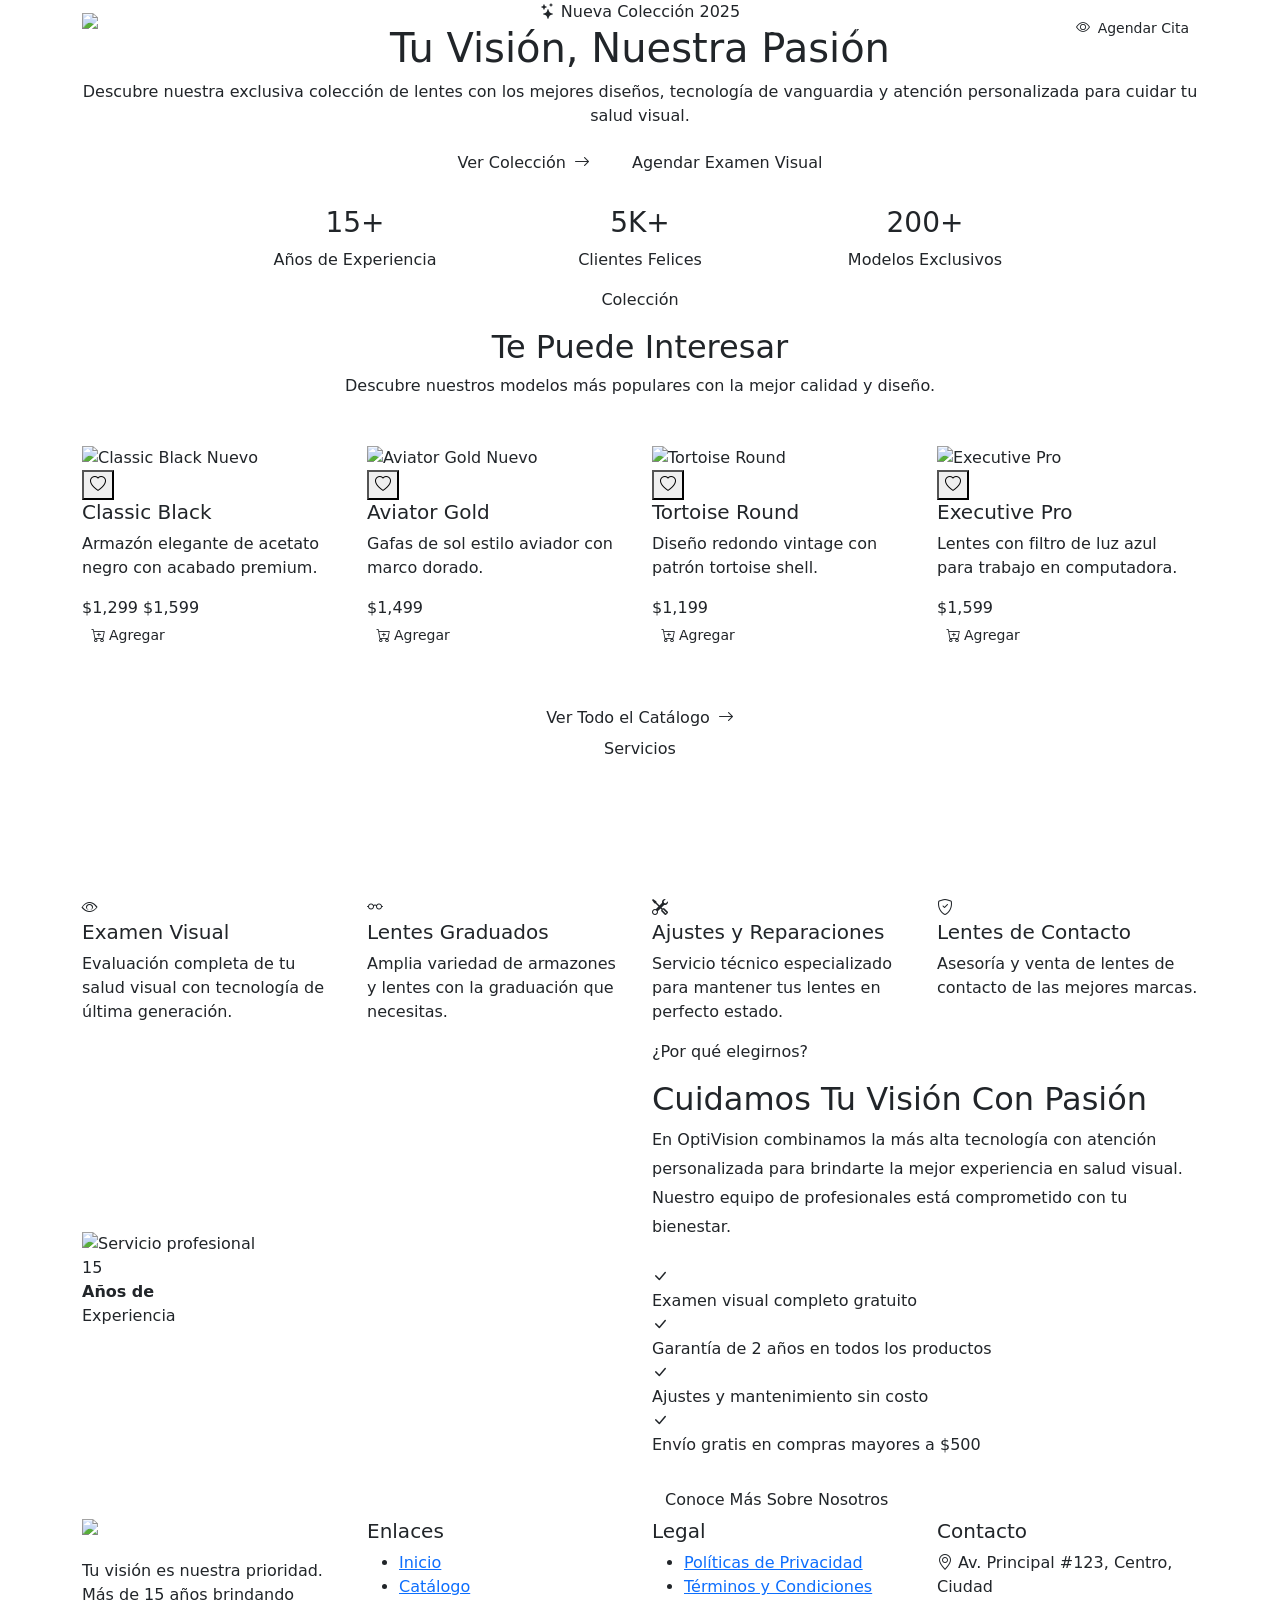
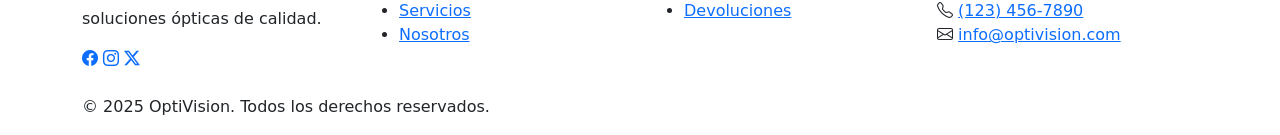
==== optica.html @ 59245563 "actulizacion" ====
<!DOCTYPE html>
<html lang="es">

<head>
  <meta charset="UTF-8">
  <meta name="viewport" content="width=device-width, initial-scale=1.0">
  <title>OptiVision | Tu Visión, Nuestra Pasión</title>
  <meta name="description"
    content="Descubre nuestra exclusiva colección de lentes con los mejores diseños, tecnología de vanguardia y atención personalizada.">

  <!-- Bootstrap 5 CSS -->
  <link href="https://cdn.jsdelivr.net/npm/bootstrap@5.3.3/dist/css/bootstrap.min.css" rel="stylesheet">
  <!-- Bootstrap Icons -->
  <link href="https://cdn.jsdelivr.net/npm/bootstrap-icons@1.11.3/font/bootstrap-icons.min.css" rel="stylesheet">
  <!-- Google Fonts -->
  <link
    href="https://fonts.googleapis.com/css2?family=Playfair+Display:wght@400;500;600;700&family=Outfit:wght@300;400;500;600;700&display=swap"
    rel="stylesheet">

  <link rel="stylesheet" href="assets/css/optica-styles.css">
</head>

<body>
  <!-- Navbar -->
  <nav class="navbar navbar-expand-lg navbar-dark navbar-custom fixed-top">
    <div class="container">
      <a class="navbar-brand d-flex align-items-center" href="#">
        <img src="https://placehold.co/48x48/2E838B/FFF?text=OV" alt="OptiVision Logo">
        OptiVision
      </a>
      <button class="navbar-toggler" type="button" data-bs-toggle="collapse" data-bs-target="#navbarNav">
        <span class="navbar-toggler-icon"></span>
      </button>
      <div class="collapse navbar-collapse" id="navbarNav">
        <ul class="navbar-nav ms-auto me-3">
          <li class="nav-item">
            <a class="nav-link" href="#">Inicio</a>
          </li>
          <li class="nav-item">
            <a class="nav-link" href="#productos">Lentes</a>
          </li>
          <li class="nav-item">
            <a class="nav-link" href="#servicios">Servicios</a>
          </li>
          <li class="nav-item">
            <a class="nav-link" href="#nosotros">Nosotros</a>
          </li>
        </ul>
        <div class="d-flex align-items-center gap-2">
          <a href="#" class="nav-link text-white"><i class="bi bi-person fs-5"></i></a>
          <a href="#" class="nav-link text-white position-relative">
            <i class="bi bi-cart3 fs-5"></i>
            <span class="cart-badge">2</span>
          </a>
          <a href="#" class="btn btn-hero btn-sm ms-2 d-none d-lg-flex align-items-center gap-2">
            <i class="bi bi-eye"></i> Agendar Cita
          </a>
        </div>
      </div>
    </div>
  </nav>

  <!-- Hero Section -->
  <section class="hero-section">
    <div class="container position-relative" style="z-index: 1;">
      <div class="text-center">
        <div class="hero-badge">
          <i class="bi bi-stars"></i>
          Nueva Colección 2025
        </div>
        <h1 class="hero-title">
          Tu Visión, Nuestra <span class="highlight">Pasión</span>
        </h1>
        <p class="hero-description">
          Descubre nuestra exclusiva colección de lentes con los mejores diseños,
          tecnología de vanguardia y atención personalizada para cuidar tu salud visual.
        </p>
        <div class="d-flex flex-column flex-sm-row justify-content-center gap-3 mb-4">
          <a href="#productos" class="btn btn-hero d-flex align-items-center justify-content-center gap-2">
            Ver Colección <i class="bi bi-arrow-right"></i>
          </a>
          <a href="#" class="btn btn-hero-outline">
            Agendar Examen Visual
          </a>
        </div>

        <div class="hero-stats">
          <div class="row justify-content-center">
            <div class="col-4 col-md-3">
              <div class="hero-stat-item">
                <h3>15+</h3>
                <p>Años de Experiencia</p>
              </div>
            </div>
            <div class="col-4 col-md-3">
              <div class="hero-stat-item">
                <h3>5K+</h3>
                <p>Clientes Felices</p>
              </div>
            </div>
            <div class="col-4 col-md-3">
              <div class="hero-stat-item">
                <h3>200+</h3>
                <p>Modelos Exclusivos</p>
              </div>
            </div>
          </div>
        </div>
      </div>
    </div>

    <div class="scroll-indicator">
      <div class="mouse">
        <div class="wheel"></div>
      </div>
    </div>
  </section>

  <!-- Products Section -->
  <section id="productos" class="products-section">
    <div class="container">
      <div class="text-center mb-5">
        <p class="section-label">Colección</p>
        <h2 class="section-title">Te Puede Interesar</h2>
        <p class="section-description">
          Descubre nuestros modelos más populares con la mejor calidad y diseño.
        </p>
      </div>

      <div class="row g-4">
        <!-- Product 1 -->
        <div class="col-sm-6 col-lg-3">
          <div class="product-card">
            <div class="product-image">
              <img src="https://images.unsplash.com/photo-1572635196237-14b3f281503f?w=400&h=400&fit=crop"
                alt="Classic Black">
              <span class="product-badge">Nuevo</span>
              <div class="product-actions">
                <button class="btn-icon"><i class="bi bi-heart"></i></button>
              </div>
            </div>
            <div class="product-body">
              <h5 class="product-title">Classic Black</h5>
              <p class="product-description">Armazón elegante de acetato negro con acabado premium.</p>
              <div class="product-footer">
                <div>
                  <span class="product-price">$1,299</span>
                  <span class="product-price-old">$1,599</span>
                </div>
                <button class="btn btn-primary-custom btn-sm d-flex align-items-center gap-1">
                  <i class="bi bi-cart-plus"></i> Agregar
                </button>
              </div>
            </div>
          </div>
        </div>

        <!-- Product 2 -->
        <div class="col-sm-6 col-lg-3">
          <div class="product-card">
            <div class="product-image">
              <img src="https://images.unsplash.com/photo-1511499767150-a48a237f0083?w=400&h=400&fit=crop"
                alt="Aviator Gold">
              <span class="product-badge">Nuevo</span>
              <div class="product-actions">
                <button class="btn-icon"><i class="bi bi-heart"></i></button>
              </div>
            </div>
            <div class="product-body">
              <h5 class="product-title">Aviator Gold</h5>
              <p class="product-description">Gafas de sol estilo aviador con marco dorado.</p>
              <div class="product-footer">
                <div>
                  <span class="product-price">$1,499</span>
                </div>
                <button class="btn btn-primary-custom btn-sm d-flex align-items-center gap-1">
                  <i class="bi bi-cart-plus"></i> Agregar
                </button>
              </div>
            </div>
          </div>
        </div>

        <!-- Product 3 -->
        <div class="col-sm-6 col-lg-3">
          <div class="product-card">
            <div class="product-image">
              <img src="https://images.unsplash.com/photo-1574258495973-f010dfbb5371?w=400&h=400&fit=crop"
                alt="Tortoise Round">
              <div class="product-actions">
                <button class="btn-icon"><i class="bi bi-heart"></i></button>
              </div>
            </div>
            <div class="product-body">
              <h5 class="product-title">Tortoise Round</h5>
              <p class="product-description">Diseño redondo vintage con patrón tortoise shell.</p>
              <div class="product-footer">
                <div>
                  <span class="product-price">$1,199</span>
                </div>
                <button class="btn btn-primary-custom btn-sm d-flex align-items-center gap-1">
                  <i class="bi bi-cart-plus"></i> Agregar
                </button>
              </div>
            </div>
          </div>
        </div>

        <!-- Product 4 -->
        <div class="col-sm-6 col-lg-3">
          <div class="product-card">
            <div class="product-image">
              <img src="https://images.unsplash.com/photo-1577803645773-f96470509666?w=400&h=400&fit=crop"
                alt="Executive Pro">
              <div class="product-actions">
                <button class="btn-icon"><i class="bi bi-heart"></i></button>
              </div>
            </div>
            <div class="product-body">
              <h5 class="product-title">Executive Pro</h5>
              <p class="product-description">Lentes con filtro de luz azul para trabajo en computadora.</p>
              <div class="product-footer">
                <div>
                  <span class="product-price">$1,599</span>
                </div>
                <button class="btn btn-primary-custom btn-sm d-flex align-items-center gap-1">
                  <i class="bi bi-cart-plus"></i> Agregar
                </button>
              </div>
            </div>
          </div>
        </div>
      </div>

      <div class="text-center mt-5">
        <a href="#" class="btn btn-outline-custom d-inline-flex align-items-center gap-2">
          Ver Todo el Catálogo <i class="bi bi-arrow-right"></i>
        </a>
      </div>
    </div>
  </section>

  <!-- Services Section -->
  <section id="servicios" class="services-section">
    <div class="container">
      <div class="text-center mb-5">
        <p class="section-label" style="color: var(--accent-color);">Servicios</p>
        <h2 class="section-title text-white">Nuestros Servicios</h2>
        <p class="section-description text-white-50">
          Ofrecemos soluciones integrales para el cuidado de tu visión.
        </p>
      </div>

      <div class="row g-4">
        <!-- Service 1 -->
        <div class="col-md-6 col-lg-3">
          <div class="service-card">
            <div class="service-icon">
              <i class="bi bi-eye"></i>
            </div>
            <h5 class="service-title">Examen Visual</h5>
            <p class="service-description">
              Evaluación completa de tu salud visual con tecnología de última generación.
            </p>
          </div>
        </div>

        <!-- Service 2 -->
        <div class="col-md-6 col-lg-3">
          <div class="service-card">
            <div class="service-icon">
              <i class="bi bi-eyeglasses"></i>
            </div>
            <h5 class="service-title">Lentes Graduados</h5>
            <p class="service-description">
              Amplia variedad de armazones y lentes con la graduación que necesitas.
            </p>
          </div>
        </div>

        <!-- Service 3 -->
        <div class="col-md-6 col-lg-3">
          <div class="service-card">
            <div class="service-icon">
              <i class="bi bi-tools"></i>
            </div>
            <h5 class="service-title">Ajustes y Reparaciones</h5>
            <p class="service-description">
              Servicio técnico especializado para mantener tus lentes en perfecto estado.
            </p>
          </div>
        </div>

        <!-- Service 4 -->
        <div class="col-md-6 col-lg-3">
          <div class="service-card">
            <div class="service-icon">
              <i class="bi bi-shield-check"></i>
            </div>
            <h5 class="service-title">Lentes de Contacto</h5>
            <p class="service-description">
              Asesoría y venta de lentes de contacto de las mejores marcas.
            </p>
          </div>
        </div>
      </div>
    </div>
  </section>

  <!-- Promo Section -->
  <section id="nosotros" class="promo-section">
    <div class="container">
      <div class="row align-items-center">
        <div class="col-lg-6 mb-4 mb-lg-0">
          <div class="promo-image-wrapper">
            <div class="promo-image">
              <img src="https://images.unsplash.com/photo-1576091160550-2173dba999ef?w=800&h=600&fit=crop"
                alt="Servicio profesional">
            </div>
            <div class="promo-floating-card">
              <div class="icon-circle">
                <span>15</span>
              </div>
              <div>
                <p class="fw-semibold mb-0" style="color: var(--text-dark);">Años de</p>
                <p class="mb-0" style="color: var(--text-muted);">Experiencia</p>
              </div>
            </div>
          </div>
        </div>
        <div class="col-lg-6">
          <div class="promo-content">
            <p class="section-label">¿Por qué elegirnos?</p>
            <h2 class="section-title">Cuidamos Tu Visión Con Pasión</h2>
            <p class="mb-4" style="color: var(--text-muted); line-height: 1.8;">
              En OptiVision combinamos la más alta tecnología con atención
              personalizada para brindarte la mejor experiencia en salud visual.
              Nuestro equipo de profesionales está comprometido con tu bienestar.
            </p>

            <div class="mb-4">
              <div class="benefit-item">
                <div class="icon-wrapper">
                  <i class="bi bi-check-lg"></i>
                </div>
                <span>Examen visual completo gratuito</span>
              </div>
              <div class="benefit-item">
                <div class="icon-wrapper">
                  <i class="bi bi-check-lg"></i>
                </div>
                <span>Garantía de 2 años en todos los productos</span>
              </div>
              <div class="benefit-item">
                <div class="icon-wrapper">
                  <i class="bi bi-check-lg"></i>
                </div>
                <span>Ajustes y mantenimiento sin costo</span>
              </div>
              <div class="benefit-item">
                <div class="icon-wrapper">
                  <i class="bi bi-check-lg"></i>
                </div>
                <span>Envío gratis en compras mayores a $500</span>
              </div>
            </div>

            <a href="#" class="btn btn-accent d-inline-flex align-items-center gap-2">
              Conoce Más Sobre Nosotros
            </a>
          </div>
        </div>
      </div>
    </div>
  </section>

  <!-- Footer -->
  <footer class="footer">
    <div class="container">
      <div class="row">
        <!-- Brand -->
        <div class="col-lg-3 col-md-6 mb-4">
          <a href="#" class="footer-brand d-flex align-items-center text-white text-decoration-none mb-3">
            <img src="https://placehold.co/48x48/2E838B/FFF?text=OV" alt="OptiVision Logo">
            <span>OptiVision</span>
          </a>
          <p class="footer-description">
            Tu visión es nuestra prioridad. Más de 15 años brindando
            soluciones ópticas de calidad.
          </p>
          <div class="social-links">
            <a href="#"><i class="bi bi-facebook"></i></a>
            <a href="#"><i class="bi bi-instagram"></i></a>
            <a href="#"><i class="bi bi-twitter-x"></i></a>
          </div>
        </div>

        <!-- Quick Links -->
        <div class="col-lg-3 col-md-6 mb-4">
          <h5 class="footer-title">Enlaces</h5>
          <ul class="footer-links">
            <li><a href="#">Inicio</a></li>
            <li><a href="#productos">Catálogo</a></li>
            <li><a href="#servicios">Servicios</a></li>
            <li><a href="#nosotros">Nosotros</a></li>
          </ul>
        </div>

        <!-- Legal -->
        <div class="col-lg-3 col-md-6 mb-4">
          <h5 class="footer-title">Legal</h5>
          <ul class="footer-links">
            <li><a href="#">Políticas de Privacidad</a></li>
            <li><a href="#">Términos y Condiciones</a></li>
            <li><a href="#">Devoluciones</a></li>
          </ul>
        </div>

        <!-- Contact -->
        <div class="col-lg-3 col-md-6 mb-4">
          <h5 class="footer-title">Contacto</h5>
          <div class="footer-contact-item">
            <i class="bi bi-geo-alt"></i>
            <span>Av. Principal #123, Centro, Ciudad</span>
          </div>
          <div class="footer-contact-item">
            <i class="bi bi-telephone"></i>
            <a href="tel:+521234567890">(123) 456-7890</a>
          </div>
          <div class="footer-contact-item">
            <i class="bi bi-envelope"></i>
            <a href="mailto:info@optivision.com">info@optivision.com</a>
          </div>
        </div>
      </div>

      <div class="footer-bottom">
        <p>© 2025 OptiVision. Todos los derechos reservados.</p>
      </div>
    </div>
  </footer>

  <!-- Bootstrap JS -->
  <script src="https://cdn.jsdelivr.net/npm/bootstrap@5.3.3/dist/js/bootstrap.bundle.min.js"></script>
</body>

</html>
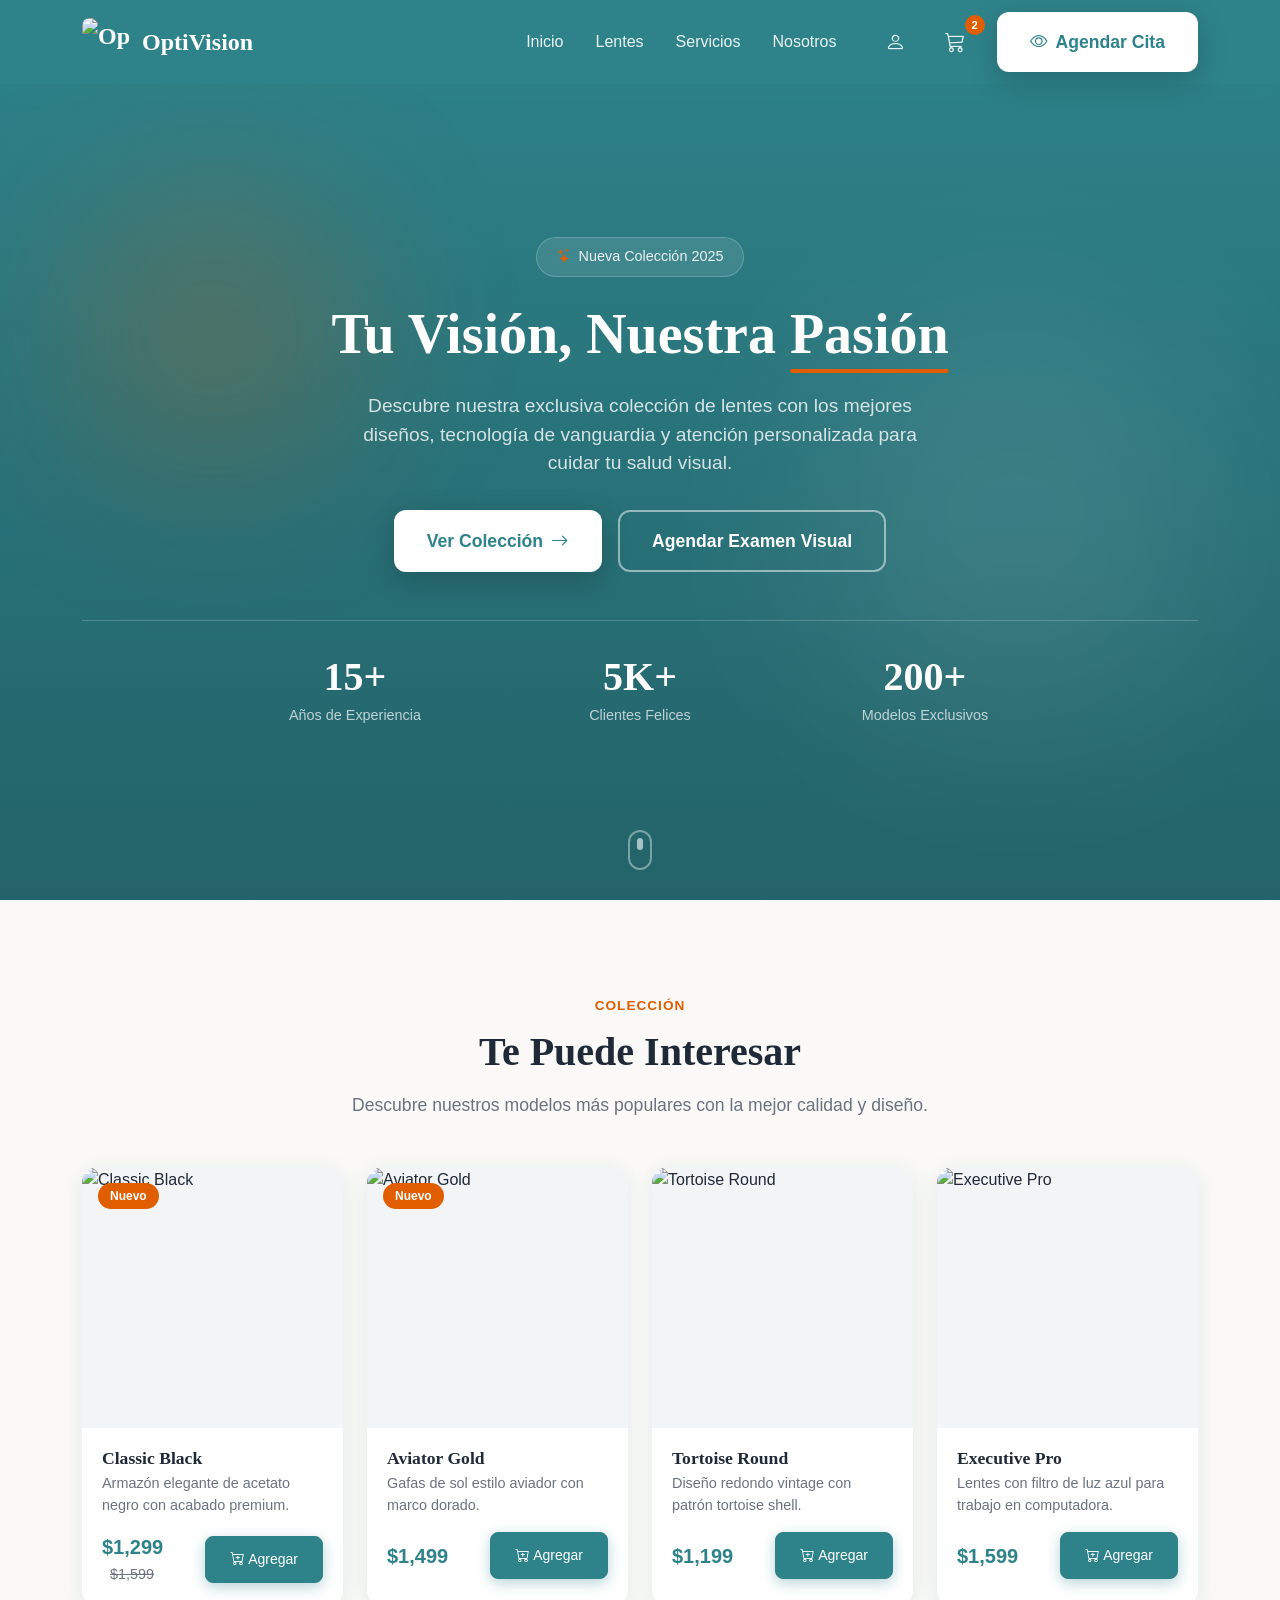
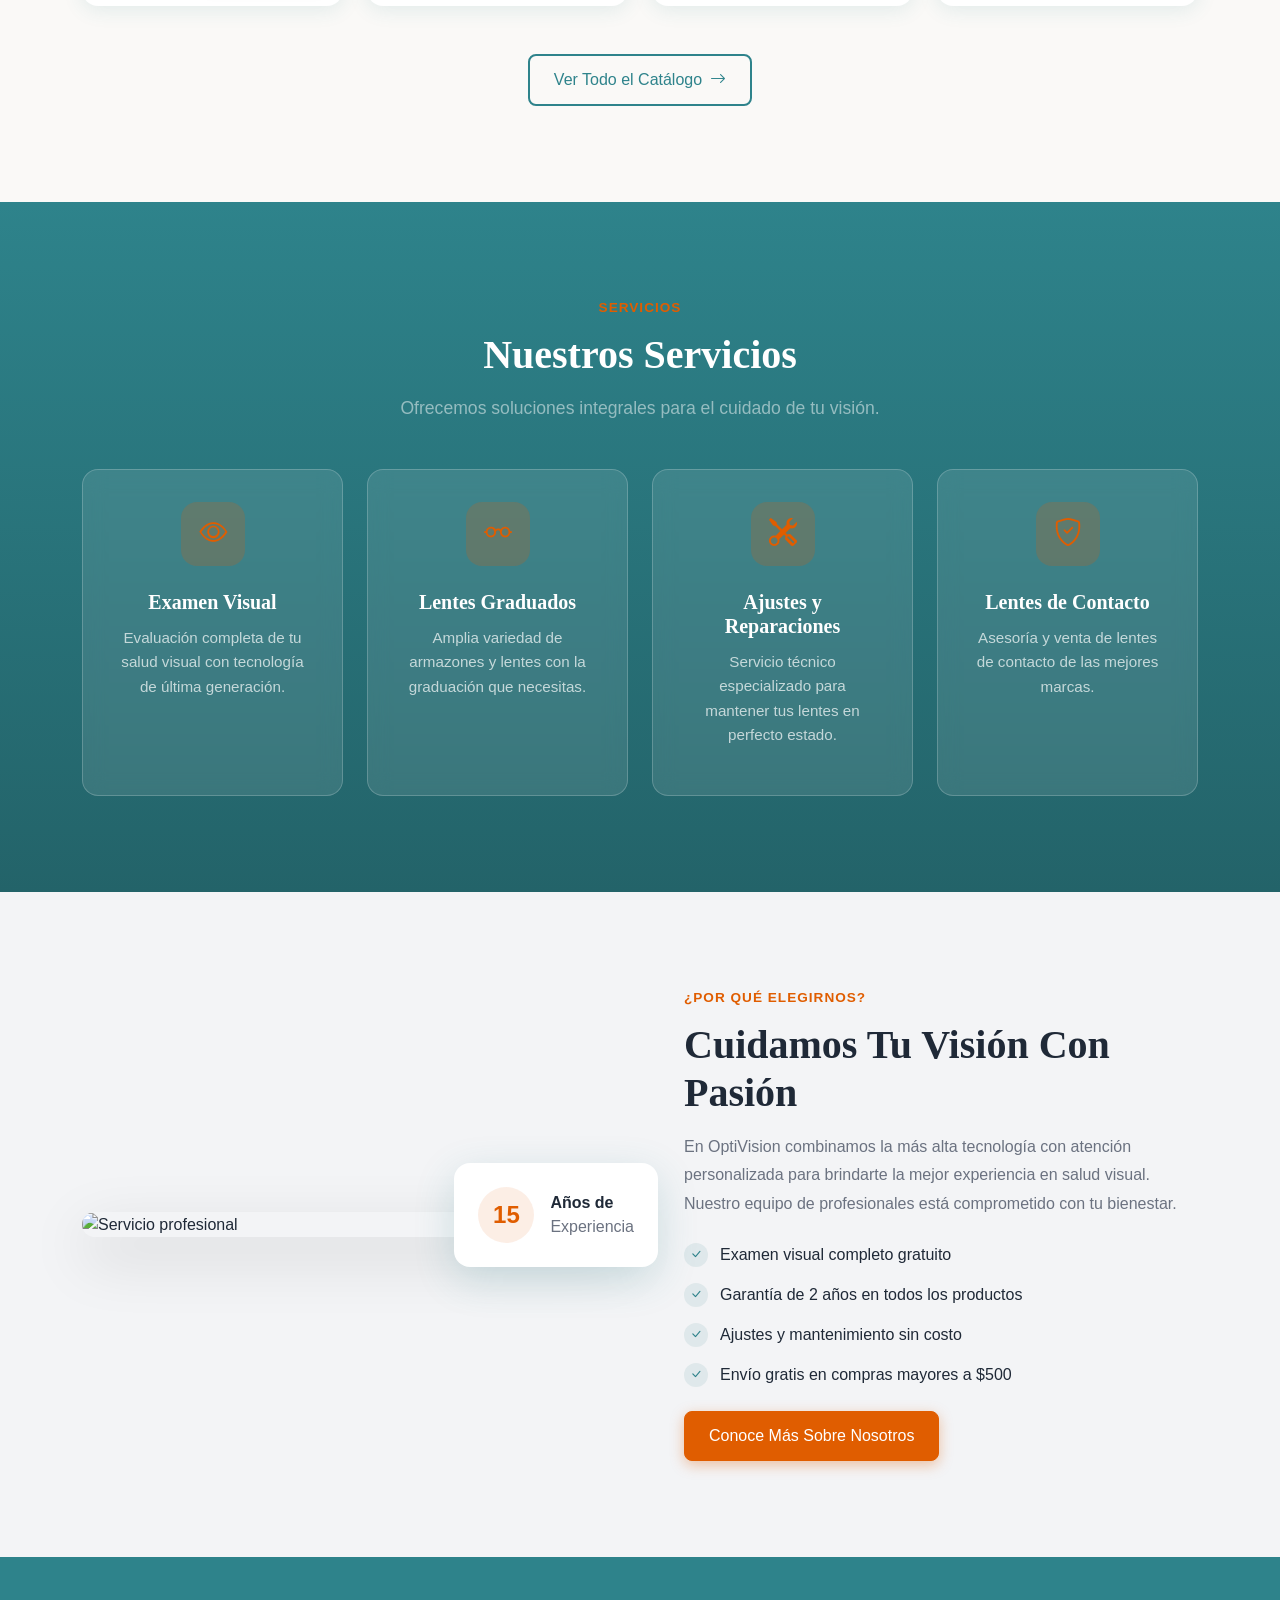
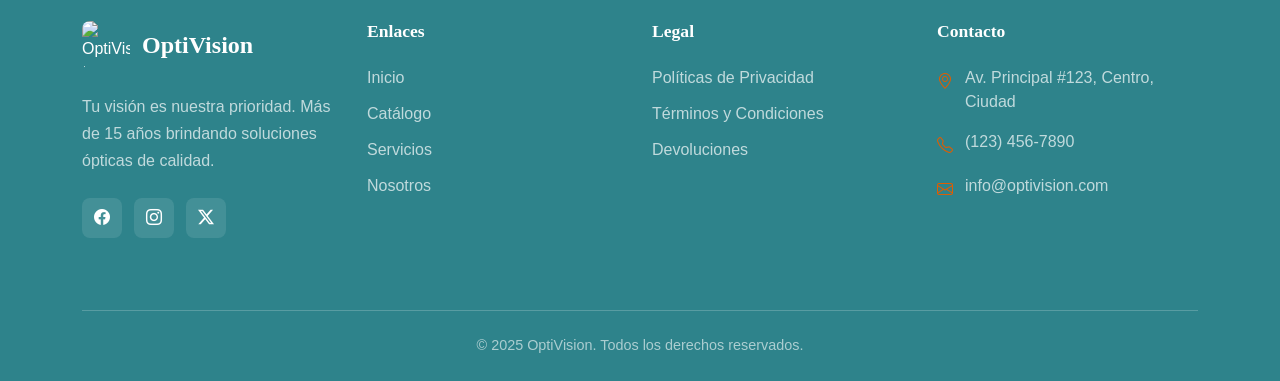
==== commit 2a185e53: "actulizacion" ====
--- a/optica.html
+++ b/optica.html
@@ -17,7 +17,781 @@
     href="https://fonts.googleapis.com/css2?family=Playfair+Display:wght@400;500;600;700&family=Outfit:wght@300;400;500;600;700&display=swap"
     rel="stylesheet">
 
-  <link rel="stylesheet" href="assets/css/optica-styles.css">
+  <style>
+    :root {
+      --primary-color: #2E838B;
+      --primary-dark: #236369;
+      --accent-color: #E05D00;
+      --accent-dark: #B84D00;
+      --bg-light: #FAF9F7;
+      --text-dark: #1F2937;
+      --text-muted: #6B7280;
+    }
+
+    * {
+      margin: 0;
+      padding: 0;
+      box-sizing: border-box;
+    }
+
+    body {
+      font-family: 'Outfit', sans-serif;
+      background-color: var(--bg-light);
+      color: var(--text-dark);
+    }
+
+    h1,
+    h2,
+    h3,
+    h4,
+    h5,
+    h6 {
+      font-family: 'Playfair Display', serif;
+    }
+
+    /* Navbar */
+    .navbar-custom {
+      background-color: var(--primary-color) !important;
+      padding: 0.75rem 0;
+      box-shadow: 0 4px 20px rgba(46, 131, 139, 0.3);
+    }
+
+    .navbar-custom .navbar-brand {
+      color: #fff !important;
+      font-family: 'Playfair Display', serif;
+      font-size: 1.5rem;
+      font-weight: 600;
+    }
+
+    .navbar-custom .navbar-brand img {
+      width: 48px;
+      height: 48px;
+      border-radius: 8px;
+      margin-right: 12px;
+    }
+
+    .navbar-custom .nav-link {
+      color: rgba(255, 255, 255, 0.9) !important;
+      font-weight: 500;
+      padding: 0.5rem 1rem !important;
+      border-radius: 8px;
+      transition: all 0.3s ease;
+    }
+
+    .navbar-custom .nav-link:hover {
+      color: #fff !important;
+      background-color: rgba(255, 255, 255, 0.1);
+    }
+
+    .navbar-custom .navbar-toggler {
+      border-color: rgba(255, 255, 255, 0.5);
+    }
+
+    .navbar-custom .navbar-toggler-icon {
+      background-image: url("data:image/svg+xml,%3csvg xmlns='http://www.w3.org/2000/svg' viewBox='0 0 30 30'%3e%3cpath stroke='rgba%28255, 255, 255, 0.9%29' stroke-linecap='round' stroke-miterlimit='10' stroke-width='2' d='M4 7h22M4 15h22M4 23h22'/%3e%3c/svg%3e");
+    }
+
+    /* Buttons */
+    .btn-primary-custom {
+      background-color: var(--primary-color);
+      border-color: var(--primary-color);
+      color: #fff;
+      padding: 0.75rem 1.5rem;
+      border-radius: 8px;
+      font-weight: 500;
+      transition: all 0.3s ease;
+      box-shadow: 0 4px 14px rgba(46, 131, 139, 0.35);
+    }
+
+    .btn-primary-custom:hover {
+      background-color: var(--primary-dark);
+      border-color: var(--primary-dark);
+      transform: translateY(-2px);
+      box-shadow: 0 6px 20px rgba(46, 131, 139, 0.4);
+    }
+
+    .btn-accent {
+      background-color: var(--accent-color);
+      border-color: var(--accent-color);
+      color: #fff;
+      padding: 0.75rem 1.5rem;
+      border-radius: 8px;
+      font-weight: 500;
+      transition: all 0.3s ease;
+      box-shadow: 0 4px 14px rgba(224, 93, 0, 0.35);
+    }
+
+    .btn-accent:hover {
+      background-color: var(--accent-dark);
+      border-color: var(--accent-dark);
+      color: #fff;
+      transform: translateY(-2px);
+      box-shadow: 0 6px 20px rgba(224, 93, 0, 0.4);
+    }
+
+    .btn-hero {
+      background-color: #fff;
+      color: var(--primary-color);
+      padding: 1rem 2rem;
+      border-radius: 12px;
+      font-weight: 600;
+      font-size: 1.1rem;
+      transition: all 0.3s ease;
+      box-shadow: 0 8px 30px rgba(0, 0, 0, 0.2);
+    }
+
+    .btn-hero:hover {
+      background-color: rgba(255, 255, 255, 0.9);
+      color: var(--primary-color);
+      transform: translateY(-4px);
+      box-shadow: 0 12px 40px rgba(0, 0, 0, 0.25);
+    }
+
+    .btn-hero-outline {
+      background-color: transparent;
+      color: #fff;
+      border: 2px solid rgba(255, 255, 255, 0.5);
+      padding: 1rem 2rem;
+      border-radius: 12px;
+      font-weight: 600;
+      font-size: 1.1rem;
+      transition: all 0.3s ease;
+    }
+
+    .btn-hero-outline:hover {
+      background-color: rgba(255, 255, 255, 0.1);
+      color: #fff;
+      border-color: #fff;
+    }
+
+    .btn-outline-custom {
+      background-color: transparent;
+      border: 2px solid var(--primary-color);
+      color: var(--primary-color);
+      padding: 0.75rem 1.5rem;
+      border-radius: 8px;
+      font-weight: 500;
+      transition: all 0.3s ease;
+    }
+
+    .btn-outline-custom:hover {
+      background-color: var(--primary-color);
+      color: #fff;
+    }
+
+    /* Hero Section */
+    .hero-section {
+      background: linear-gradient(180deg, var(--primary-color) 0%, #236369 100%);
+      min-height: 100vh;
+      display: flex;
+      align-items: center;
+      position: relative;
+      overflow: hidden;
+      padding-top: 80px;
+    }
+
+    .hero-section::before {
+      content: '';
+      position: absolute;
+      top: 20%;
+      left: 5%;
+      width: 300px;
+      height: 300px;
+      background: rgba(224, 93, 0, 0.2);
+      border-radius: 50%;
+      filter: blur(80px);
+      animation: pulse-soft 3s ease-in-out infinite;
+    }
+
+    .hero-section::after {
+      content: '';
+      position: absolute;
+      bottom: 20%;
+      right: 5%;
+      width: 400px;
+      height: 400px;
+      background: rgba(255, 255, 255, 0.1);
+      border-radius: 50%;
+      filter: blur(100px);
+      animation: pulse-soft 3s ease-in-out infinite 1s;
+    }
+
+    @keyframes pulse-soft {
+
+      0%,
+      100% {
+        opacity: 1;
+      }
+
+      50% {
+        opacity: 0.6;
+      }
+    }
+
+    .hero-badge {
+      display: inline-flex;
+      align-items: center;
+      gap: 8px;
+      background: rgba(255, 255, 255, 0.1);
+      backdrop-filter: blur(10px);
+      border: 1px solid rgba(255, 255, 255, 0.2);
+      padding: 8px 20px;
+      border-radius: 50px;
+      color: rgba(255, 255, 255, 0.9);
+      font-size: 0.9rem;
+      margin-bottom: 1.5rem;
+    }
+
+    .hero-badge i {
+      color: var(--accent-color);
+    }
+
+    .hero-title {
+      font-size: 3.5rem;
+      font-weight: 700;
+      color: #fff;
+      line-height: 1.2;
+      margin-bottom: 1.5rem;
+    }
+
+    .hero-title .highlight {
+      position: relative;
+      display: inline-block;
+    }
+
+    .hero-title .highlight::after {
+      content: '';
+      position: absolute;
+      bottom: -5px;
+      left: 0;
+      width: 100%;
+      height: 4px;
+      background: var(--accent-color);
+      border-radius: 2px;
+    }
+
+    .hero-description {
+      font-size: 1.2rem;
+      color: rgba(255, 255, 255, 0.8);
+      margin-bottom: 2rem;
+      max-width: 600px;
+      margin-left: auto;
+      margin-right: auto;
+    }
+
+    .hero-stats {
+      border-top: 1px solid rgba(255, 255, 255, 0.2);
+      padding-top: 2rem;
+      margin-top: 3rem;
+    }
+
+    .hero-stat-item h3 {
+      font-size: 2.5rem;
+      font-weight: 700;
+      color: #fff;
+      margin-bottom: 0.25rem;
+    }
+
+    .hero-stat-item p {
+      color: rgba(255, 255, 255, 0.7);
+      font-size: 0.9rem;
+    }
+
+    .scroll-indicator {
+      position: absolute;
+      bottom: 30px;
+      left: 50%;
+      transform: translateX(-50%);
+      animation: float 3s ease-in-out infinite;
+    }
+
+    .scroll-indicator .mouse {
+      width: 24px;
+      height: 40px;
+      border: 2px solid rgba(255, 255, 255, 0.4);
+      border-radius: 12px;
+      display: flex;
+      justify-content: center;
+      padding-top: 6px;
+    }
+
+    .scroll-indicator .wheel {
+      width: 6px;
+      height: 12px;
+      background: rgba(255, 255, 255, 0.6);
+      border-radius: 3px;
+      animation: scroll-pulse 2s ease-in-out infinite;
+    }
+
+    @keyframes float {
+
+      0%,
+      100% {
+        transform: translateX(-50%) translateY(0);
+      }
+
+      50% {
+        transform: translateX(-50%) translateY(-10px);
+      }
+    }
+
+    @keyframes scroll-pulse {
+
+      0%,
+      100% {
+        opacity: 1;
+      }
+
+      50% {
+        opacity: 0.3;
+      }
+    }
+
+    /* Products Section */
+    .products-section {
+      padding: 6rem 0;
+      background-color: var(--bg-light);
+    }
+
+    .section-label {
+      color: var(--accent-color);
+      font-weight: 600;
+      text-transform: uppercase;
+      letter-spacing: 1px;
+      font-size: 0.85rem;
+      margin-bottom: 0.75rem;
+    }
+
+    .section-title {
+      font-size: 2.5rem;
+      font-weight: 700;
+      color: var(--text-dark);
+      margin-bottom: 1rem;
+    }
+
+    .section-description {
+      color: var(--text-muted);
+      font-size: 1.1rem;
+      margin-bottom: 3rem;
+    }
+
+    .product-card {
+      background: #fff;
+      border-radius: 16px;
+      overflow: hidden;
+      box-shadow: 0 4px 20px rgba(46, 131, 139, 0.12);
+      transition: all 0.3s ease;
+      height: 100%;
+    }
+
+    .product-card:hover {
+      transform: translateY(-8px);
+      box-shadow: 0 12px 32px rgba(46, 131, 139, 0.2);
+    }
+
+    .product-image {
+      position: relative;
+      aspect-ratio: 1;
+      overflow: hidden;
+      background: #f3f4f6;
+    }
+
+    .product-image img {
+      width: 100%;
+      height: 100%;
+      object-fit: cover;
+      transition: transform 0.5s ease;
+    }
+
+    .product-card:hover .product-image img {
+      transform: scale(1.1);
+    }
+
+    .product-badge {
+      position: absolute;
+      top: 16px;
+      left: 16px;
+      background: var(--accent-color);
+      color: #fff;
+      font-size: 0.75rem;
+      font-weight: 600;
+      padding: 4px 12px;
+      border-radius: 20px;
+    }
+
+    .product-actions {
+      position: absolute;
+      top: 16px;
+      right: 16px;
+      opacity: 0;
+      transform: translateX(10px);
+      transition: all 0.3s ease;
+    }
+
+    .product-card:hover .product-actions {
+      opacity: 1;
+      transform: translateX(0);
+    }
+
+    .product-actions .btn-icon {
+      width: 40px;
+      height: 40px;
+      border-radius: 50%;
+      background: #fff;
+      border: none;
+      box-shadow: 0 4px 12px rgba(0, 0, 0, 0.15);
+      display: flex;
+      align-items: center;
+      justify-content: center;
+      transition: all 0.3s ease;
+    }
+
+    .product-actions .btn-icon:hover {
+      background: var(--accent-color);
+      color: #fff;
+    }
+
+    .product-body {
+      padding: 1.25rem;
+    }
+
+    .product-title {
+      font-size: 1.1rem;
+      font-weight: 600;
+      color: var(--text-dark);
+      margin-bottom: 0.25rem;
+    }
+
+    .product-description {
+      color: var(--text-muted);
+      font-size: 0.9rem;
+      margin-bottom: 1rem;
+    }
+
+    .product-footer {
+      display: flex;
+      align-items: center;
+      justify-content: space-between;
+    }
+
+    .product-price {
+      font-size: 1.25rem;
+      font-weight: 700;
+      color: var(--primary-color);
+    }
+
+    .product-price-old {
+      font-size: 0.9rem;
+      color: var(--text-muted);
+      text-decoration: line-through;
+      margin-left: 8px;
+    }
+
+    /* Services Section */
+    .services-section {
+      padding: 6rem 0;
+      background: linear-gradient(180deg, var(--primary-color) 0%, #236369 100%);
+    }
+
+    .service-card {
+      background: rgba(255, 255, 255, 0.1);
+      backdrop-filter: blur(10px);
+      border: 1px solid rgba(255, 255, 255, 0.2);
+      border-radius: 16px;
+      padding: 2rem;
+      text-align: center;
+      transition: all 0.3s ease;
+      height: 100%;
+    }
+
+    .service-card:hover {
+      background: rgba(255, 255, 255, 0.2);
+      transform: translateY(-8px);
+    }
+
+    .service-icon {
+      width: 64px;
+      height: 64px;
+      border-radius: 16px;
+      background: rgba(224, 93, 0, 0.2);
+      display: flex;
+      align-items: center;
+      justify-content: center;
+      margin: 0 auto 1.5rem;
+      transition: all 0.3s ease;
+    }
+
+    .service-icon i {
+      font-size: 1.75rem;
+      color: var(--accent-color);
+      transition: all 0.3s ease;
+    }
+
+    .service-card:hover .service-icon {
+      background: var(--accent-color);
+      transform: scale(1.1);
+    }
+
+    .service-card:hover .service-icon i {
+      color: #fff;
+    }
+
+    .service-title {
+      font-size: 1.25rem;
+      font-weight: 600;
+      color: #fff;
+      margin-bottom: 0.75rem;
+    }
+
+    .service-description {
+      color: rgba(255, 255, 255, 0.7);
+      font-size: 0.95rem;
+      line-height: 1.6;
+    }
+
+    /* Promo Section */
+    .promo-section {
+      padding: 6rem 0;
+      background: #f3f4f6;
+    }
+
+    .promo-image-wrapper {
+      position: relative;
+    }
+
+    .promo-image {
+      border-radius: 16px;
+      overflow: hidden;
+      box-shadow: 0 20px 60px rgba(0, 0, 0, 0.15);
+    }
+
+    .promo-image img {
+      width: 100%;
+      height: auto;
+      aspect-ratio: 4/3;
+      object-fit: cover;
+    }
+
+    .promo-floating-card {
+      position: absolute;
+      bottom: -30px;
+      right: -30px;
+      background: #fff;
+      padding: 1.5rem;
+      border-radius: 16px;
+      box-shadow: 0 12px 40px rgba(46, 131, 139, 0.2);
+      display: flex;
+      align-items: center;
+      gap: 1rem;
+      animation: float 3s ease-in-out infinite;
+    }
+
+    .promo-floating-card .icon-circle {
+      width: 56px;
+      height: 56px;
+      border-radius: 50%;
+      background: rgba(224, 93, 0, 0.1);
+      display: flex;
+      align-items: center;
+      justify-content: center;
+    }
+
+    .promo-floating-card .icon-circle span {
+      font-size: 1.5rem;
+      font-weight: 700;
+      color: var(--accent-color);
+    }
+
+    .promo-content {
+      padding-left: 2rem;
+    }
+
+    .benefit-item {
+      display: flex;
+      align-items: center;
+      gap: 12px;
+      margin-bottom: 1rem;
+    }
+
+    .benefit-item .icon-wrapper {
+      width: 24px;
+      height: 24px;
+      border-radius: 50%;
+      background: rgba(46, 131, 139, 0.1);
+      display: flex;
+      align-items: center;
+      justify-content: center;
+      flex-shrink: 0;
+    }
+
+    .benefit-item .icon-wrapper i {
+      font-size: 0.75rem;
+      color: var(--primary-color);
+    }
+
+    /* Footer */
+    .footer {
+      background: var(--primary-color);
+      color: #fff;
+      padding: 4rem 0 0;
+    }
+
+    .footer-brand img {
+      width: 48px;
+      height: 48px;
+      border-radius: 8px;
+      margin-right: 12px;
+    }
+
+    .footer-brand span {
+      font-family: 'Playfair Display', serif;
+      font-size: 1.5rem;
+      font-weight: 600;
+    }
+
+    .footer-description {
+      color: rgba(255, 255, 255, 0.7);
+      margin: 1.5rem 0;
+      line-height: 1.7;
+    }
+
+    .social-links {
+      display: flex;
+      gap: 12px;
+    }
+
+    .social-links a {
+      width: 40px;
+      height: 40px;
+      border-radius: 8px;
+      background: rgba(255, 255, 255, 0.1);
+      display: flex;
+      align-items: center;
+      justify-content: center;
+      color: #fff;
+      transition: all 0.3s ease;
+    }
+
+    .social-links a:hover {
+      background: var(--accent-color);
+    }
+
+    .footer-title {
+      font-size: 1.1rem;
+      font-weight: 600;
+      margin-bottom: 1.5rem;
+    }
+
+    .footer-links {
+      list-style: none;
+      padding: 0;
+      margin: 0;
+    }
+
+    .footer-links li {
+      margin-bottom: 12px;
+    }
+
+    .footer-links a {
+      color: rgba(255, 255, 255, 0.7);
+      text-decoration: none;
+      transition: color 0.3s ease;
+    }
+
+    .footer-links a:hover {
+      color: #fff;
+    }
+
+    .footer-contact-item {
+      display: flex;
+      align-items: flex-start;
+      gap: 12px;
+      margin-bottom: 1rem;
+    }
+
+    .footer-contact-item i {
+      color: var(--accent-color);
+      margin-top: 4px;
+    }
+
+    .footer-contact-item span,
+    .footer-contact-item a {
+      color: rgba(255, 255, 255, 0.7);
+      text-decoration: none;
+      transition: color 0.3s ease;
+    }
+
+    .footer-contact-item a:hover {
+      color: #fff;
+    }
+
+    .footer-bottom {
+      border-top: 1px solid rgba(255, 255, 255, 0.2);
+      margin-top: 3rem;
+      padding: 1.5rem 0;
+      text-align: center;
+    }
+
+    .footer-bottom p {
+      color: rgba(255, 255, 255, 0.6);
+      margin: 0;
+      font-size: 0.9rem;
+    }
+
+    /* Cart Badge */
+    .cart-badge {
+      position: absolute;
+      top: -4px;
+      right: -4px;
+      width: 20px;
+      height: 20px;
+      background: var(--accent-color);
+      color: #fff;
+      font-size: 0.7rem;
+      font-weight: 600;
+      border-radius: 50%;
+      display: flex;
+      align-items: center;
+      justify-content: center;
+    }
+
+    /* Responsive */
+    @media (max-width: 991px) {
+      .hero-title {
+        font-size: 2.5rem;
+      }
+
+      .promo-floating-card {
+        position: relative;
+        bottom: auto;
+        right: auto;
+        margin-top: 1rem;
+      }
+
+      .promo-content {
+        padding-left: 0;
+        margin-top: 2rem;
+      }
+    }
+
+    @media (max-width: 767px) {
+      .hero-title {
+        font-size: 2rem;
+      }
+
+      .hero-description {
+        font-size: 1rem;
+      }
+
+      .section-title {
+        font-size: 2rem;
+      }
+
+      .hero-stat-item h3 {
+        font-size: 1.75rem;
+      }
+    }
+  </style>
 </head>
 
 <body>
